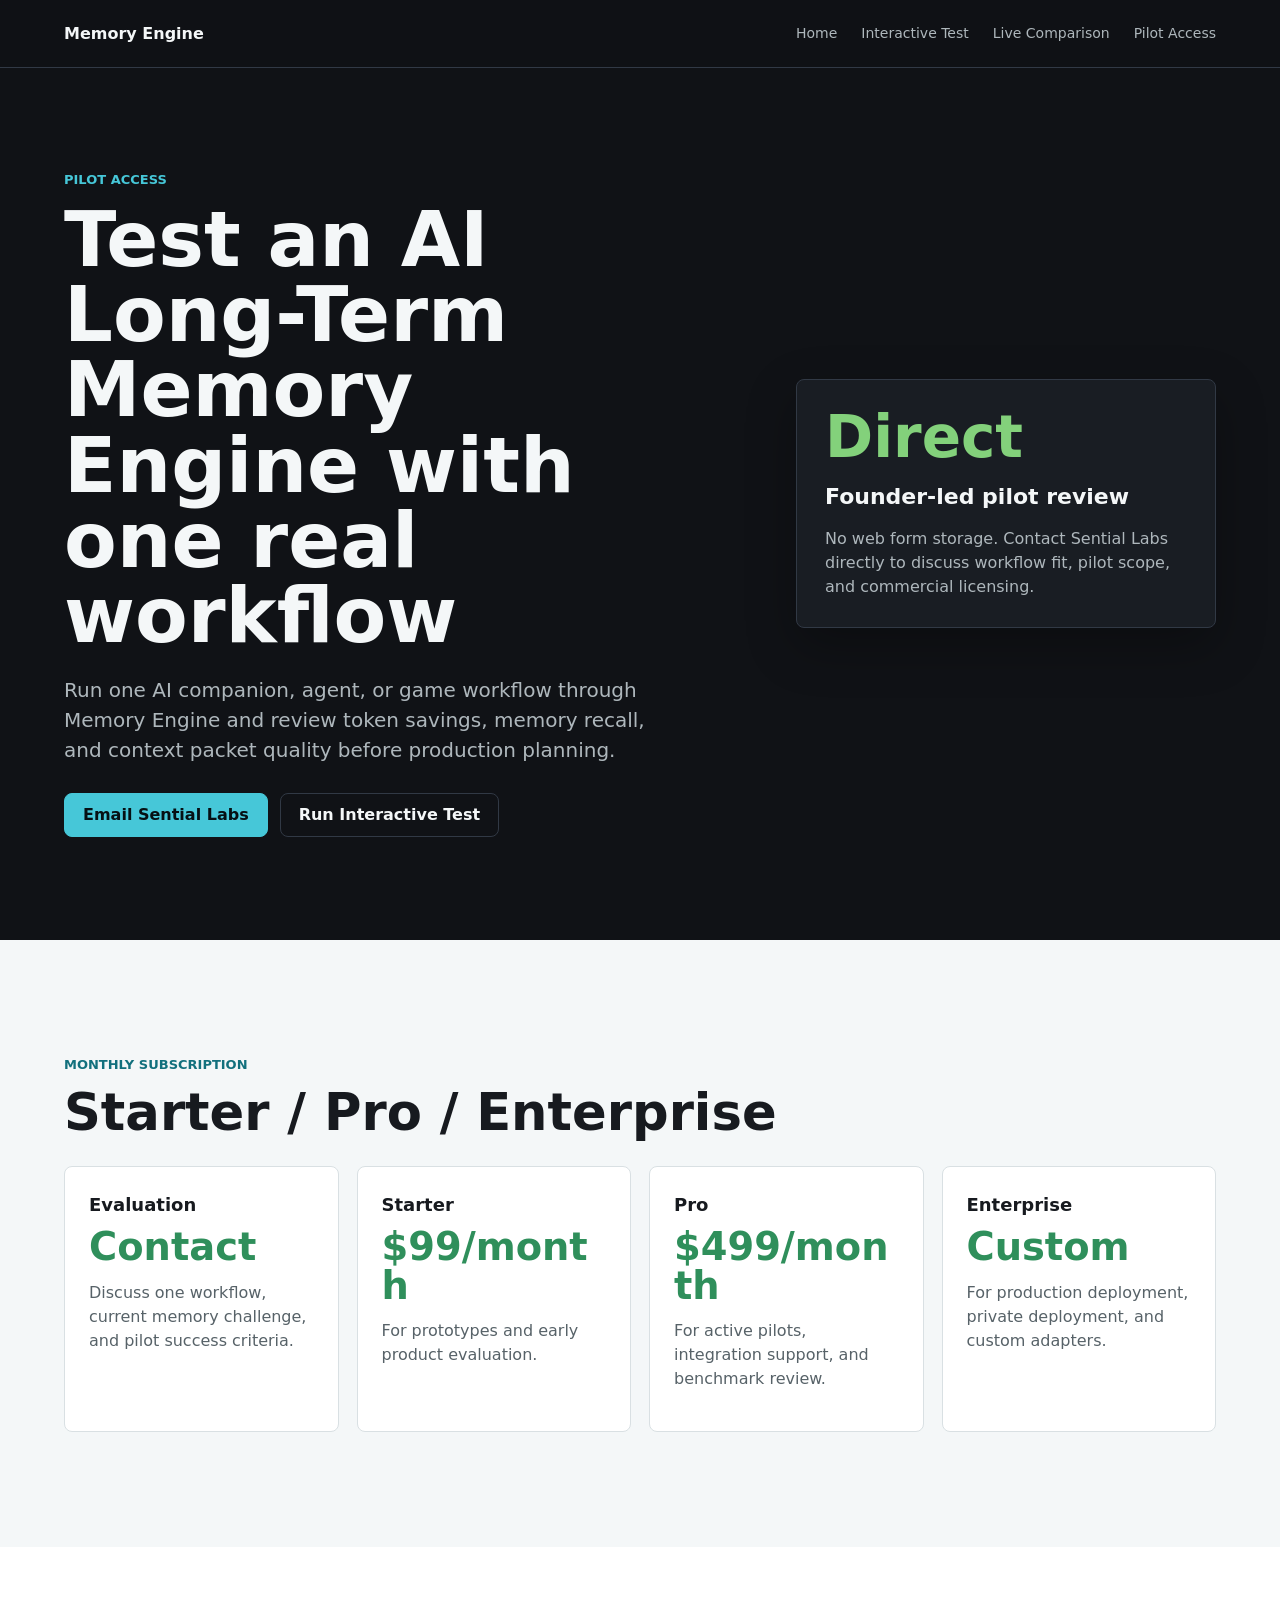
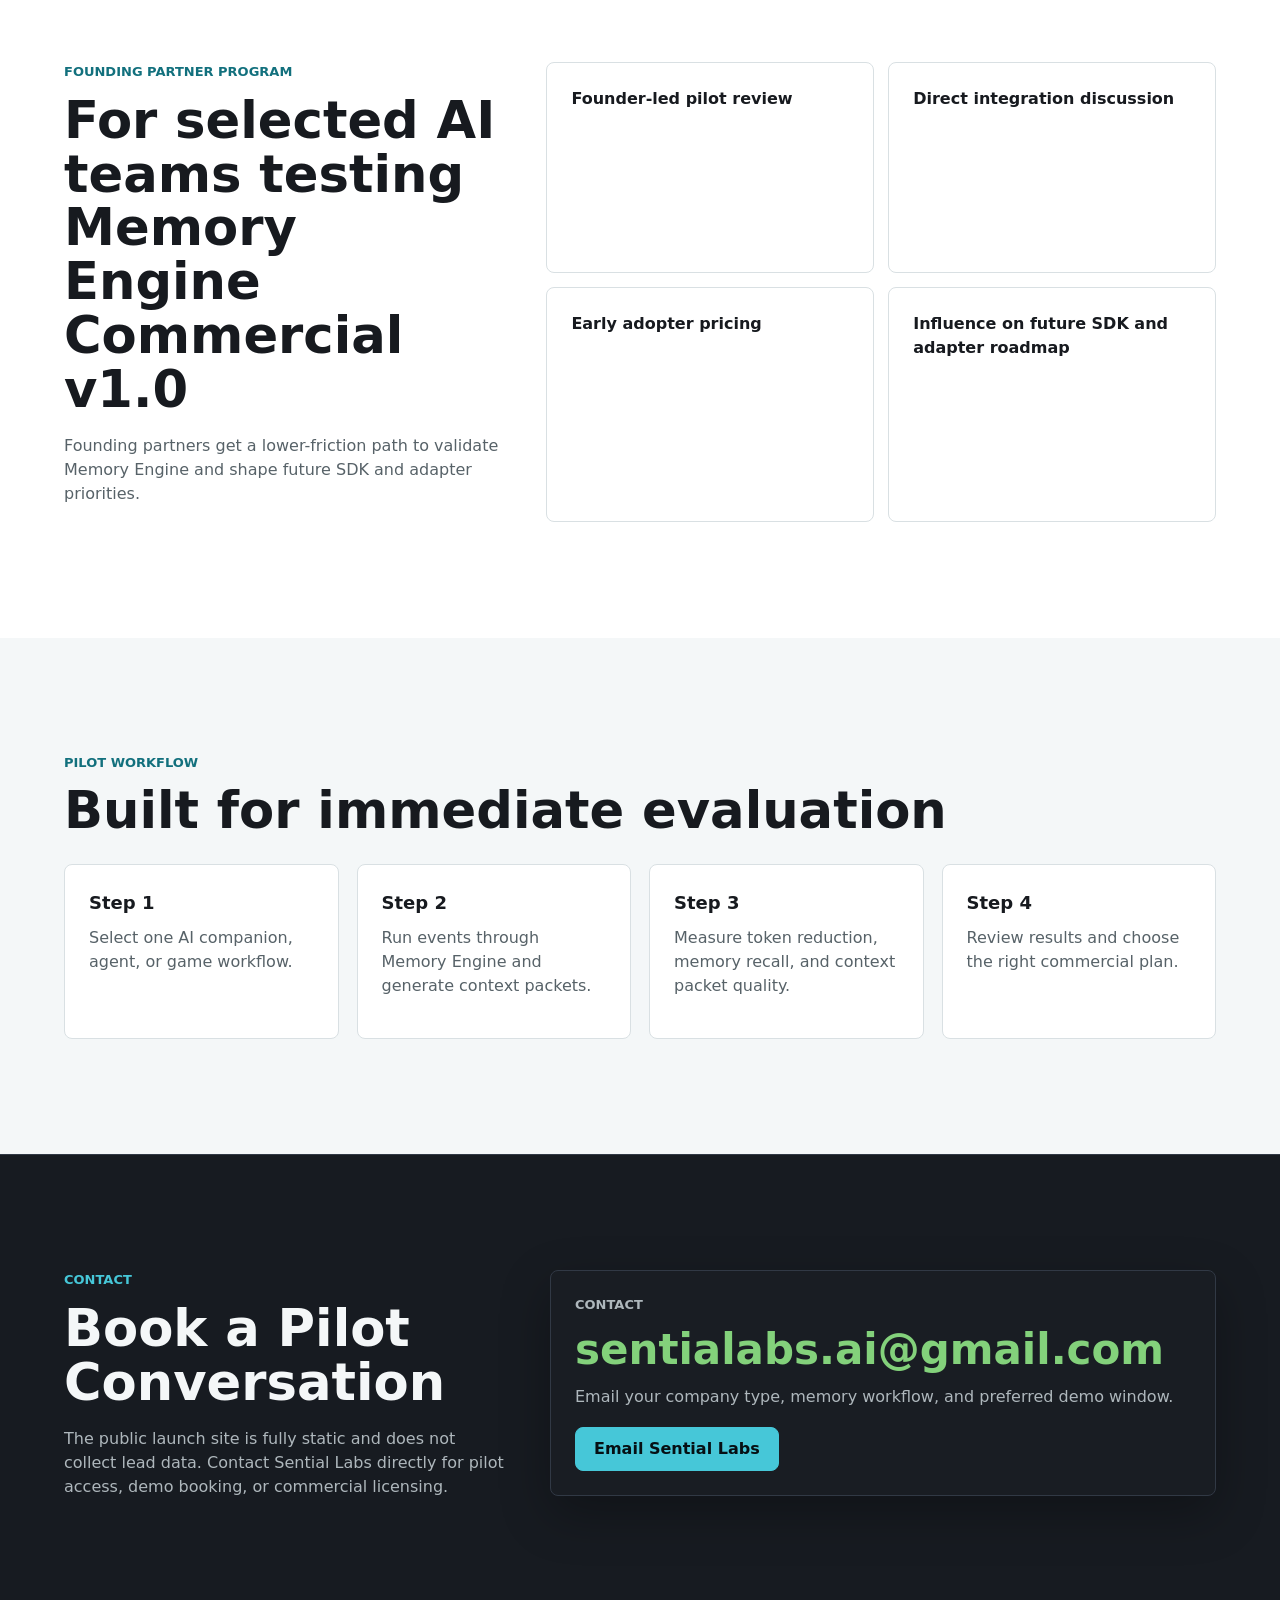
==== early-access.html @ dd56bc12 "Initial website upload" ====
<!doctype html>
<html lang="en">
  <head>
    <meta charset="utf-8">
    <meta name="viewport" content="width=device-width, initial-scale=1">
    <title>Pilot Access | Memory Engine Commercial v1.0</title>
    <link rel="stylesheet" href="styles.css">
  </head>
  <body>
    <header class="topbar">
      <a class="brand" href="index.html">Memory Engine</a>
      <nav aria-label="Primary">
        <a href="index.html">Home</a>
        <a href="interactive-demo.html">Interactive Test</a>
        <a href="live.html">Live Comparison</a>
        <a href="early-access.html" aria-current="page">Pilot Access</a>
      </nav>
    </header>

    <main>
      <section class="early-hero">
        <div>
          <p class="eyebrow">Pilot Access</p>
          <h1>Test an AI Long-Term Memory Engine with one real workflow</h1>
          <p class="lede">Run one AI companion, agent, or game workflow through Memory Engine and review token savings, memory recall, and context packet quality before production planning.</p>
          <div class="hero-actions">
            <a class="button primary" href="mailto:sentialabs.ai@gmail.com?subject=Memory%20Engine%20Pilot%20Access">Email Sential Labs</a>
            <a class="button secondary" href="interactive-demo.html">Run Interactive Test</a>
          </div>
        </div>
        <div class="pilot-card">
          <span>Direct</span>
          <strong>Founder-led pilot review</strong>
          <p>No web form storage. Contact Sential Labs directly to discuss workflow fit, pilot scope, and commercial licensing.</p>
        </div>
      </section>

      <section class="section pricing-section">
        <p class="eyebrow">Monthly subscription</p>
        <h2>Starter / Pro / Enterprise</h2>
        <div class="pricing-grid">
          <article>
            <h3>Evaluation</h3>
            <strong>Contact</strong>
            <p>Discuss one workflow, current memory challenge, and pilot success criteria.</p>
          </article>
          <article>
            <h3>Starter</h3>
            <strong>$99/month</strong>
            <p>For prototypes and early product evaluation.</p>
          </article>
          <article>
            <h3>Pro</h3>
            <strong>$499/month</strong>
            <p>For active pilots, integration support, and benchmark review.</p>
          </article>
          <article>
            <h3>Enterprise</h3>
            <strong>Custom</strong>
            <p>For production deployment, private deployment, and custom adapters.</p>
          </article>
        </div>
      </section>

      <section class="section founding-section">
        <div>
          <p class="eyebrow">Founding Partner Program</p>
          <h2>For selected AI teams testing Memory Engine Commercial v1.0</h2>
          <p>Founding partners get a lower-friction path to validate Memory Engine and shape future SDK and adapter priorities.</p>
        </div>
        <div class="founding-list">
          <article>Founder-led pilot review</article>
          <article>Direct integration discussion</article>
          <article>Early adopter pricing</article>
          <article>Influence on future SDK and adapter roadmap</article>
        </div>
      </section>

      <section class="section pilot-program">
        <p class="eyebrow">Pilot workflow</p>
        <h2>Built for immediate evaluation</h2>
        <div class="advantage-grid">
          <article>
            <h3>Step 1</h3>
            <p>Select one AI companion, agent, or game workflow.</p>
          </article>
          <article>
            <h3>Step 2</h3>
            <p>Run events through Memory Engine and generate context packets.</p>
          </article>
          <article>
            <h3>Step 3</h3>
            <p>Measure token reduction, memory recall, and context packet quality.</p>
          </article>
          <article>
            <h3>Step 4</h3>
            <p>Review results and choose the right commercial plan.</p>
          </article>
        </div>
      </section>

      <section class="section contact" id="signup">
        <div>
          <p class="eyebrow">Contact</p>
          <h2>Book a Pilot Conversation</h2>
          <p>The public launch site is fully static and does not collect lead data. Contact Sential Labs directly for pilot access, demo booking, or commercial licensing.</p>
        </div>
        <div class="contact-card">
          <span>Contact</span>
          <strong>sentialabs.ai@gmail.com</strong>
          <p>Email your company type, memory workflow, and preferred demo window.</p>
          <a class="button primary" href="mailto:sentialabs.ai@gmail.com?subject=Memory%20Engine%20Pilot%20Demo">Email Sential Labs</a>
        </div>
      </section>
    </main>
  </body>
</html>
---- styles.css ----
:root {
  color-scheme: dark;
  --bg: #101216;
  --surface: #191d23;
  --surface-2: #222832;
  --text: #f4f7f8;
  --muted: #aeb7bc;
  --line: #313945;
  --cyan: #46c7d8;
  --green: #83d17b;
  --amber: #d8a84a;
  --danger: #d16e5e;
  --shadow: 0 18px 50px rgba(0, 0, 0, 0.28);
}

* {
  box-sizing: border-box;
}

html {
  scroll-behavior: smooth;
}

body {
  margin: 0;
  background: var(--bg);
  color: var(--text);
  font-family: Inter, ui-sans-serif, system-ui, -apple-system, BlinkMacSystemFont, "Segoe UI", sans-serif;
  line-height: 1.5;
}

a {
  color: inherit;
  text-decoration: none;
}

.topbar {
  align-items: center;
  background: rgba(16, 18, 22, 0.9);
  border-bottom: 1px solid var(--line);
  display: flex;
  height: 68px;
  justify-content: space-between;
  padding: 0 clamp(20px, 5vw, 64px);
  position: sticky;
  top: 0;
  z-index: 10;
  backdrop-filter: blur(18px);
}

.brand {
  font-weight: 760;
}

nav {
  display: flex;
  flex-wrap: wrap;
  gap: 24px;
  justify-content: flex-end;
}

nav a {
  color: var(--muted);
  font-size: 14px;
}

.hero {
  display: grid;
  grid-template-columns: minmax(0, 0.85fr) minmax(360px, 1.15fr);
  gap: clamp(28px, 5vw, 72px);
  min-height: calc(100vh - 68px);
  padding: clamp(48px, 8vw, 104px) clamp(20px, 5vw, 64px) 56px;
  align-items: center;
}

.hero-copy {
  max-width: 650px;
}

.eyebrow {
  color: var(--cyan);
  font-size: 13px;
  font-weight: 760;
  letter-spacing: 0;
  margin: 0 0 12px;
  text-transform: uppercase;
}

h1,
h2,
h3,
p {
  margin-top: 0;
}

h1 {
  font-size: clamp(46px, 6vw, 84px);
  line-height: 0.98;
  margin-bottom: 22px;
}

h2 {
  font-size: clamp(30px, 4vw, 52px);
  line-height: 1.05;
  margin-bottom: 18px;
}

h3 {
  font-size: 18px;
  margin-bottom: 10px;
}

.lede {
  color: var(--muted);
  font-size: 20px;
  max-width: 620px;
}

.hero-actions {
  display: flex;
  flex-wrap: wrap;
  gap: 12px;
  margin-top: 28px;
}

.button,
form button,
.tab,
.step-button {
  align-items: center;
  border-radius: 8px;
  border: 1px solid var(--line);
  cursor: pointer;
  display: inline-flex;
  font: inherit;
  font-weight: 720;
  min-height: 44px;
  padding: 0 18px;
}

.primary,
form button {
  background: var(--cyan);
  border-color: var(--cyan);
  color: #061014;
}

.secondary,
.tab,
.step-button {
  background: transparent;
  color: var(--text);
}

.hero-image {
  border: 1px solid var(--line);
  border-radius: 8px;
  box-shadow: var(--shadow);
  display: block;
  height: auto;
  width: 100%;
}

.metrics {
  border-bottom: 1px solid var(--line);
  border-top: 1px solid var(--line);
  display: grid;
  grid-template-columns: repeat(4, 1fr);
  margin: 0 clamp(20px, 5vw, 64px);
}

.metrics div {
  border-right: 1px solid var(--line);
  padding: 26px;
}

.metrics div:last-child {
  border-right: 0;
}

.metrics span,
.report-grid span {
  color: var(--green);
  display: block;
  font-size: clamp(22px, 3vw, 36px);
  font-weight: 800;
  line-height: 1;
  overflow-wrap: anywhere;
}

.metrics p,
.report-grid p,
.bar-row span {
  color: var(--muted);
  margin: 8px 0 0;
}

.section {
  padding: clamp(64px, 9vw, 116px) clamp(20px, 5vw, 64px);
}

.split {
  display: grid;
  gap: 42px;
  grid-template-columns: minmax(280px, 0.7fr) minmax(0, 1.3fr);
}

.split > div:first-child p:not(.eyebrow),
.workflow-section > div:first-child p:not(.eyebrow),
.benchmarks > div:first-child p:not(.eyebrow),
.contact > div:first-child p:not(.eyebrow) {
  color: var(--muted);
  max-width: 640px;
}

.controls {
  display: flex;
  flex-wrap: wrap;
  gap: 10px;
  margin-top: 24px;
}

.tab.active {
  background: var(--surface-2);
  border-color: var(--cyan);
  color: var(--cyan);
}

.workflow-section {
  display: grid;
  gap: 42px;
  grid-template-columns: minmax(280px, 0.66fr) minmax(0, 1.34fr);
}

.workflow-shell {
  background: var(--surface);
  border: 1px solid var(--line);
  border-radius: 8px;
  box-shadow: var(--shadow);
  display: grid;
  gap: 18px;
  padding: 24px;
}

.workflow-actions {
  display: grid;
  gap: 10px;
  grid-template-columns: repeat(3, 1fr);
}

.step-button {
  justify-content: center;
  min-width: 0;
}

.step-button.active {
  background: var(--cyan);
  border-color: var(--cyan);
  color: #061014;
}

.workflow-grid {
  display: grid;
  gap: 18px;
  grid-template-columns: minmax(0, 0.9fr) minmax(0, 1.1fr);
}

.workflow-card {
  background: rgba(255, 255, 255, 0.04);
  border: 1px solid var(--line);
  border-radius: 8px;
  min-height: 260px;
  padding: 22px;
}

.workflow-card p:not(.eyebrow) {
  color: var(--muted);
}

.engine-card {
  border-color: rgba(70, 199, 216, 0.55);
}

.workflow-card ul {
  display: grid;
  gap: 10px;
  list-style: none;
  margin: 18px 0 0;
  padding: 0;
}

.workflow-card li {
  background: #0d1014;
  border: 1px solid var(--line);
  border-radius: 8px;
  color: var(--muted);
  padding: 10px 12px;
}

.workflow-results {
  display: grid;
  gap: 12px;
  grid-template-columns: repeat(2, minmax(0, 1fr));
}

.workflow-results div {
  background: #0d1014;
  border: 1px solid var(--line);
  border-radius: 8px;
  min-height: 96px;
  padding: 18px;
}

.workflow-results span {
  color: var(--muted);
  display: block;
  margin-bottom: 8px;
}

.workflow-results strong {
  color: var(--green);
  display: block;
  font-size: clamp(21px, 3vw, 34px);
  line-height: 1.1;
}

.architecture-showcase {
  background: #f4f7f8;
  color: #171a1f;
}

.architecture-showcase .eyebrow {
  color: #12707d;
}

.architecture-showcase p:not(.eyebrow) {
  color: #576268;
  max-width: 820px;
}

.architecture-flow {
  align-items: center;
  display: grid;
  gap: 12px;
  grid-template-columns: repeat(6, minmax(120px, 1fr));
  margin-top: 34px;
  overflow: hidden;
}

.arch-node {
  align-items: center;
  background: #ffffff;
  border: 1px solid #d9e0e3;
  border-radius: 8px;
  color: #171a1f;
  display: flex;
  font-weight: 760;
  justify-content: center;
  min-height: 92px;
  padding: 16px;
  position: relative;
}

.arch-node::after {
  animation: nodePulse 3.6s ease-in-out infinite;
  border: 2px solid rgba(18, 112, 125, 0.45);
  border-radius: 8px;
  content: "";
  inset: -1px;
  opacity: 0;
  position: absolute;
}

.arch-node:nth-of-type(3)::after {
  animation-delay: 0.6s;
}

.arch-node:nth-of-type(5)::after {
  animation-delay: 1.2s;
}

.arch-node:nth-of-type(7)::after {
  animation-delay: 1.8s;
}

.arch-node:nth-of-type(9)::after {
  animation-delay: 2.4s;
}

.arch-node:nth-of-type(11)::after {
  animation-delay: 3s;
}

.arch-link {
  display: none;
}

.architecture-flow {
  counter-reset: arch;
}

.arch-node + .arch-link + .arch-node::before {
  color: #12707d;
  content: "->";
  font-size: 22px;
  font-weight: 800;
  left: -22px;
  position: absolute;
}

@keyframes nodePulse {
  0%,
  68%,
  100% {
    opacity: 0;
    transform: scale(1);
  }
  18% {
    opacity: 1;
    transform: scale(1.04);
  }
}

.comparison {
  display: grid;
  gap: 18px;
  grid-template-columns: repeat(2, minmax(0, 1fr));
}

.panel,
.advantage-grid article,
.report-grid article {
  background: var(--surface);
  border: 1px solid var(--line);
  border-radius: 8px;
  box-shadow: var(--shadow);
}

.panel {
  min-height: 440px;
  padding: 24px;
}

.panel p {
  color: var(--muted);
}

.panel ul {
  display: grid;
  gap: 12px;
  list-style: none;
  margin: 22px 0 0;
  padding: 0;
}

.panel li {
  background: rgba(255, 255, 255, 0.04);
  border: 1px solid var(--line);
  border-radius: 8px;
  color: var(--muted);
  padding: 12px;
}

.bar-row {
  align-items: center;
  display: flex;
  justify-content: space-between;
  gap: 12px;
  margin-top: 24px;
}

.meter {
  background: #0b0d10;
  border-radius: 999px;
  height: 12px;
  margin-top: 10px;
  overflow: hidden;
}

.meter span {
  display: block;
  height: 100%;
  transition: width 220ms ease;
}

.standard .meter span {
  background: var(--danger);
}

.engine .meter span {
  background: var(--green);
}

.advantages {
  background: #f4f7f8;
  color: #171a1f;
}

.advantages .eyebrow {
  color: #12707d;
}

.advantage-grid {
  display: grid;
  gap: 18px;
  grid-template-columns: repeat(4, minmax(0, 1fr));
  margin-top: 26px;
}

.advantage-grid article {
  background: #ffffff;
  border-color: #d9e0e3;
  box-shadow: none;
  padding: 24px;
}

.advantage-grid p {
  color: #576268;
}

.benchmarks {
  display: grid;
  gap: 38px;
  grid-template-columns: minmax(280px, 0.8fr) minmax(0, 1.2fr);
}

.report-grid {
  display: grid;
  gap: 18px;
  grid-template-columns: repeat(2, minmax(0, 1fr));
}

.report-grid article {
  min-height: 150px;
  padding: 24px;
}

.report-grid span {
  overflow-wrap: anywhere;
}

.contact {
  align-items: start;
  background: #171b21;
  border-top: 1px solid var(--line);
  display: grid;
  gap: 42px;
  grid-template-columns: minmax(280px, 0.8fr) minmax(0, 1.2fr);
}

.live-hero {
  align-items: end;
  display: grid;
  gap: 28px;
  grid-template-columns: minmax(0, 1fr) auto;
  padding: clamp(56px, 8vw, 96px) clamp(20px, 5vw, 64px) 32px;
}

.live-controls {
  display: flex;
  flex-wrap: wrap;
  gap: 10px;
  justify-content: flex-end;
}

.live-board {
  display: grid;
  gap: 18px;
  grid-template-columns: repeat(2, minmax(0, 1fr));
  padding: 0 clamp(20px, 5vw, 64px) clamp(56px, 8vw, 96px);
}

.live-column {
  background: var(--surface);
  border: 1px solid var(--line);
  border-radius: 8px;
  box-shadow: var(--shadow);
  display: grid;
  gap: 18px;
  min-height: 620px;
  padding: 28px;
}

.column-header {
  border-bottom: 1px solid var(--line);
  padding-bottom: 18px;
}

.live-stat {
  align-items: center;
  background: rgba(255, 255, 255, 0.04);
  border: 1px solid var(--line);
  border-radius: 8px;
  display: flex;
  justify-content: space-between;
  gap: 16px;
  min-height: 72px;
  padding: 16px;
}

.live-stat span {
  color: var(--muted);
}

.live-stat strong {
  color: var(--text);
  font-size: clamp(20px, 3vw, 34px);
  line-height: 1;
  text-align: right;
}

.live-meter {
  background: #0b0d10;
  border-radius: 999px;
  height: 16px;
  overflow: hidden;
}

.live-meter span {
  display: block;
  height: 100%;
  transition: width 220ms ease;
}

.live-column.standard .live-meter span {
  background: var(--danger);
}

.live-column.engine .live-meter span {
  background: var(--green);
}

.live-column ul {
  display: grid;
  gap: 12px;
  list-style: none;
  margin: 0;
  padding: 0;
}

.live-column li {
  border-left: 3px solid var(--line);
  color: var(--muted);
  padding: 4px 0 4px 12px;
}

.public-note {
  background: #f4f7f8;
  color: #171a1f;
}

.public-note .eyebrow {
  color: #12707d;
}

.public-note p:not(.eyebrow) {
  color: #576268;
  max-width: 860px;
}

.early-hero {
  align-items: center;
  display: grid;
  gap: clamp(28px, 5vw, 72px);
  grid-template-columns: minmax(0, 1fr) minmax(280px, 420px);
  min-height: calc(100vh - 68px);
  padding: clamp(56px, 8vw, 104px) clamp(20px, 5vw, 64px);
}

.pilot-card {
  background: var(--surface);
  border: 1px solid var(--line);
  border-radius: 8px;
  box-shadow: var(--shadow);
  padding: 28px;
}

.pilot-card span {
  color: var(--green);
  display: block;
  font-size: clamp(34px, 5vw, 58px);
  font-weight: 800;
  line-height: 1;
  margin-bottom: 14px;
}

.pilot-card strong {
  display: block;
  font-size: 22px;
  margin-bottom: 14px;
}

.pilot-card p {
  color: var(--muted);
  margin-bottom: 0;
}

.pilot-program {
  background: #f4f7f8;
  color: #171a1f;
}

.pilot-program .eyebrow {
  color: #12707d;
}

.pricing-section {
  background: #f4f7f8;
  color: #171a1f;
}

.pricing-section .eyebrow,
.founding-section .eyebrow {
  color: #12707d;
}

.pricing-grid {
  display: grid;
  gap: 18px;
  grid-template-columns: repeat(4, minmax(0, 1fr));
  margin-top: 26px;
}

.pricing-grid article,
.founding-list article {
  background: #ffffff;
  border: 1px solid #d9e0e3;
  border-radius: 8px;
  padding: 24px;
}

.pricing-grid strong {
  color: #2f8f5b;
  display: block;
  font-size: clamp(25px, 3vw, 40px);
  line-height: 1;
  margin-bottom: 14px;
  overflow-wrap: anywhere;
}

.pricing-grid p,
.founding-section p:not(.eyebrow) {
  color: #576268;
}

.founding-section {
  background: #ffffff;
  color: #171a1f;
  display: grid;
  gap: 36px;
  grid-template-columns: minmax(280px, 0.8fr) minmax(0, 1.2fr);
}

.founding-list {
  display: grid;
  gap: 14px;
  grid-template-columns: repeat(2, minmax(0, 1fr));
}

.founding-list article {
  color: #171a1f;
  font-weight: 760;
}

form {
  background: var(--surface);
  border: 1px solid var(--line);
  border-radius: 8px;
  display: grid;
  gap: 16px;
  padding: 24px;
}

.contact-card {
  background: var(--surface);
  border: 1px solid var(--line);
  border-radius: 8px;
  box-shadow: var(--shadow);
  display: grid;
  gap: 14px;
  padding: 24px;
}

.contact-card span {
  color: var(--muted);
  font-size: 13px;
  font-weight: 760;
  text-transform: uppercase;
}

.contact-card strong {
  color: var(--green);
  display: block;
  font-size: clamp(24px, 4vw, 42px);
  line-height: 1;
  overflow-wrap: anywhere;
}

.contact-card p {
  color: var(--muted);
  margin-bottom: 4px;
}

.contact-card .button {
  justify-content: center;
  width: fit-content;
}

.form-link {
  justify-content: center;
}

label {
  color: var(--muted);
  display: grid;
  gap: 8px;
  font-size: 14px;
}

.form-note {
  color: var(--muted);
  font-size: 14px;
  margin-bottom: 0;
}

input,
select,
textarea {
  background: #0d1014;
  border: 1px solid var(--line);
  border-radius: 8px;
  color: var(--text);
  font: inherit;
  min-height: 44px;
  padding: 10px 12px;
  width: 100%;
}

textarea {
  min-height: 112px;
  resize: vertical;
}

@media (max-width: 980px) {
  .hero,
  .split,
  .workflow-section,
  .benchmarks,
  .contact,
  .live-hero,
  .live-board,
  .early-hero {
    grid-template-columns: 1fr;
  }

  .hero {
    min-height: auto;
  }

  .metrics,
  .advantage-grid,
  .pricing-grid,
  .founding-section {
    grid-template-columns: repeat(2, 1fr);
  }

  .live-controls {
    justify-content: flex-start;
  }

  .architecture-flow,
  .workflow-grid,
  .workflow-results {
    grid-template-columns: 1fr;
  }

  .arch-node + .arch-link + .arch-node::before {
    content: "";
  }
}

@media (max-width: 640px) {
  .topbar {
    align-items: flex-start;
    flex-direction: column;
    height: auto;
    gap: 10px;
    padding-bottom: 14px;
    padding-top: 14px;
  }

  nav {
    gap: 14px;
  }

  .comparison,
  .metrics,
  .advantage-grid,
  .pricing-grid,
  .founding-section,
  .founding-list,
  .report-grid,
  .live-board,
  .workflow-actions {
    grid-template-columns: 1fr;
  }

  .live-stat {
    align-items: flex-start;
    flex-direction: column;
  }

  .live-stat strong {
    text-align: left;
  }

  .metrics div {
    border-bottom: 1px solid var(--line);
    border-right: 0;
  }

  .metrics div:last-child {
    border-bottom: 0;
  }
}
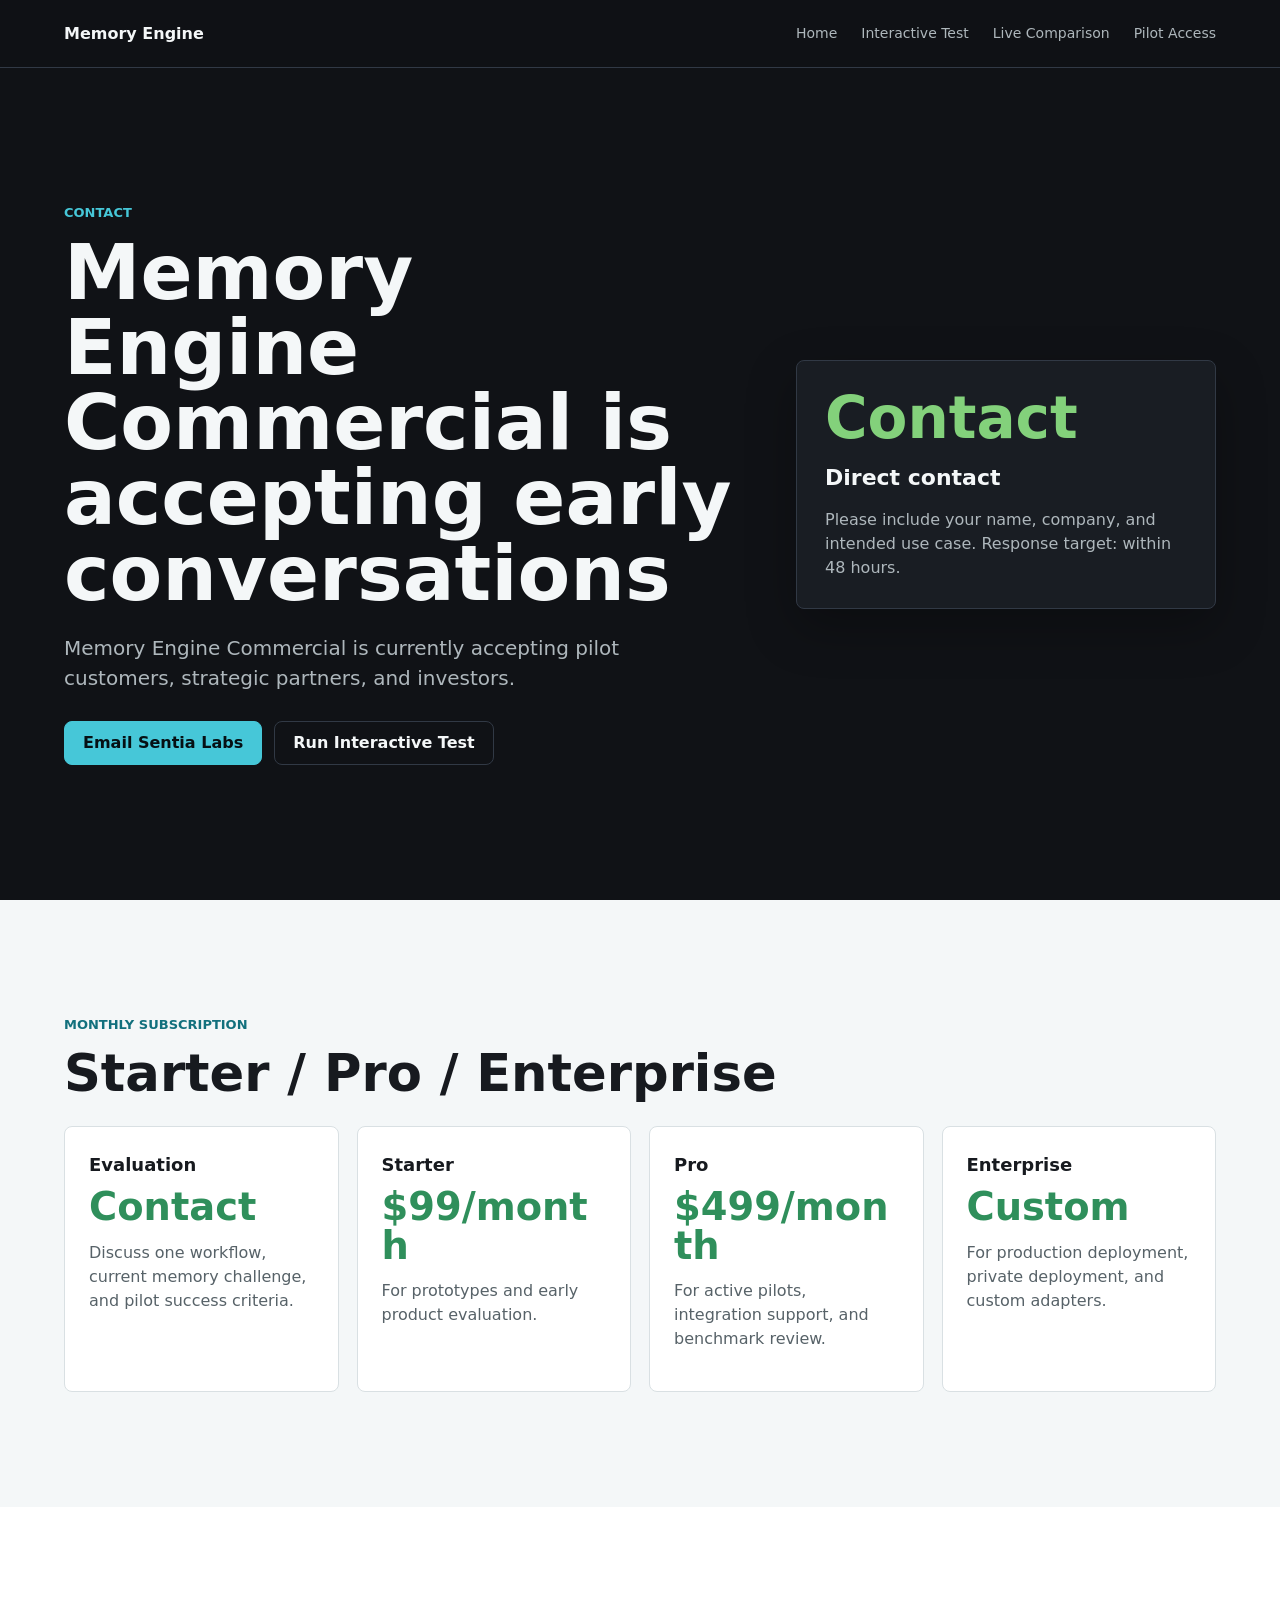
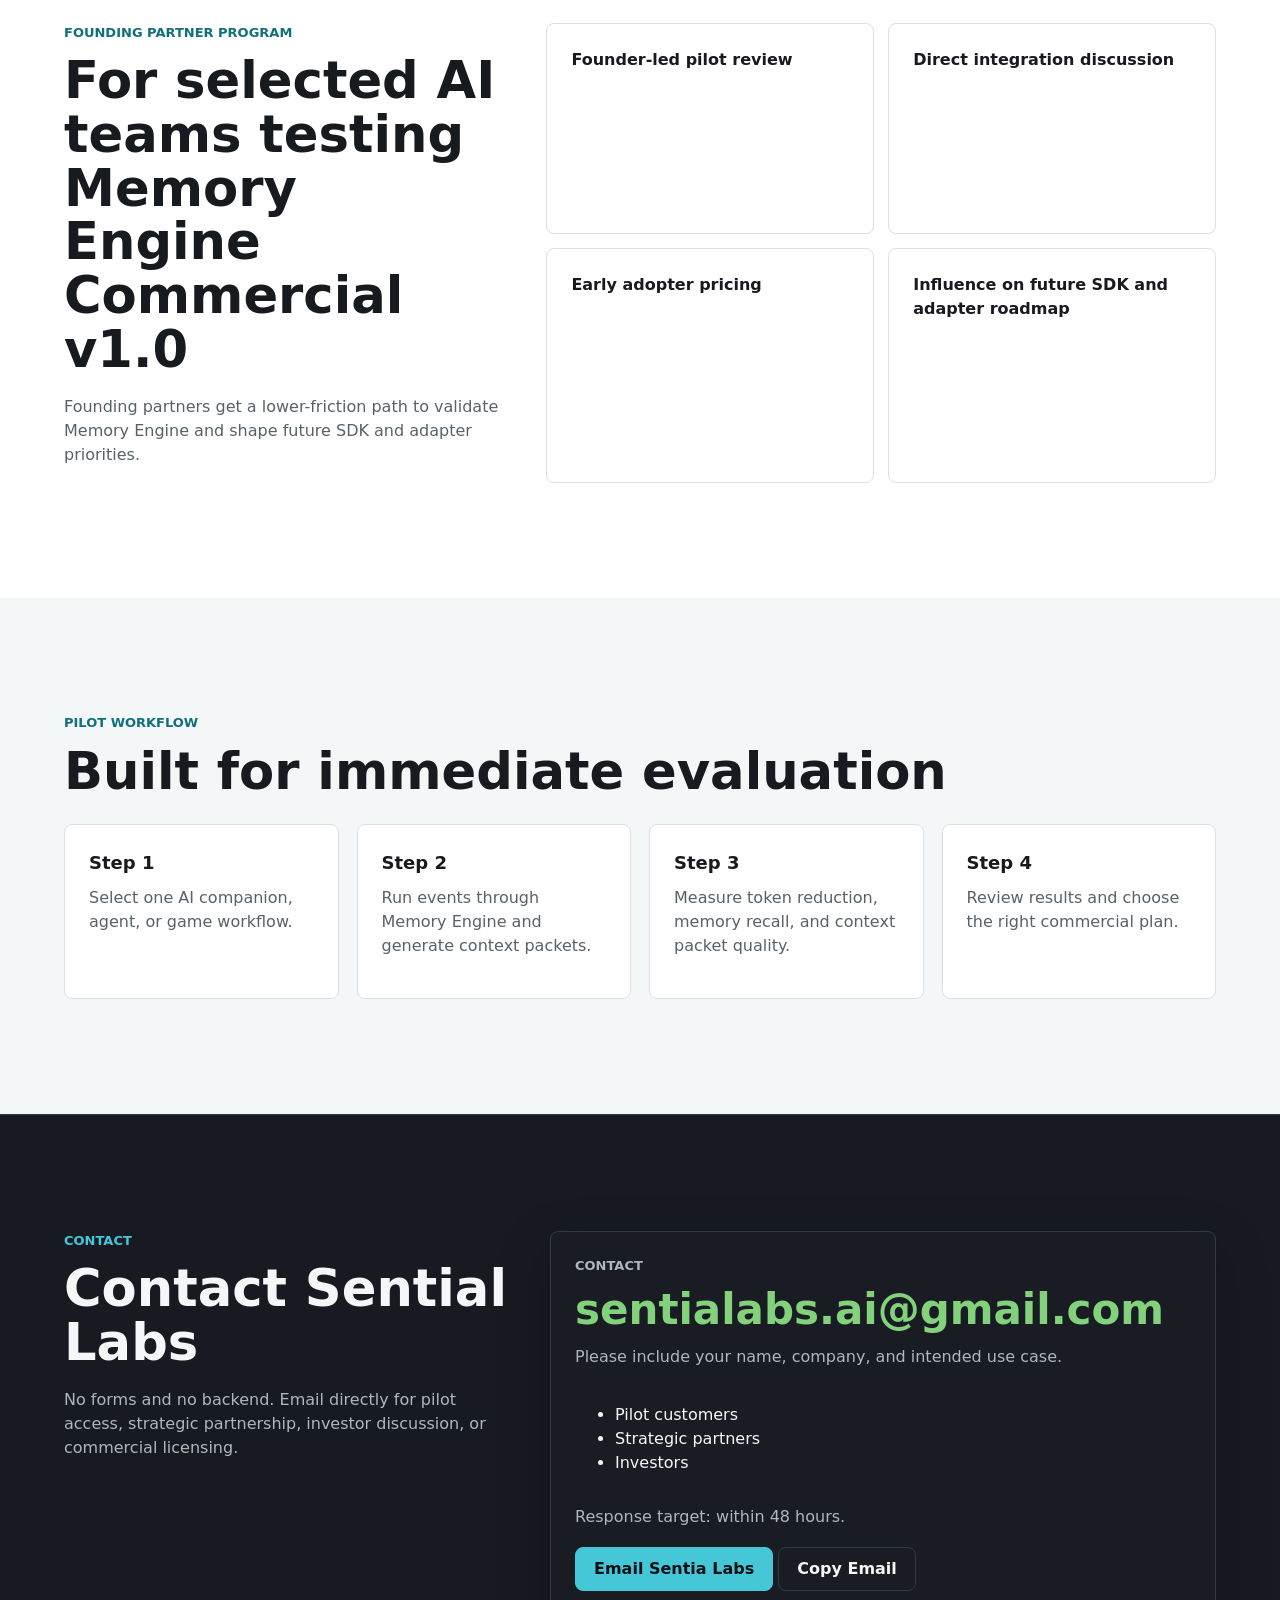
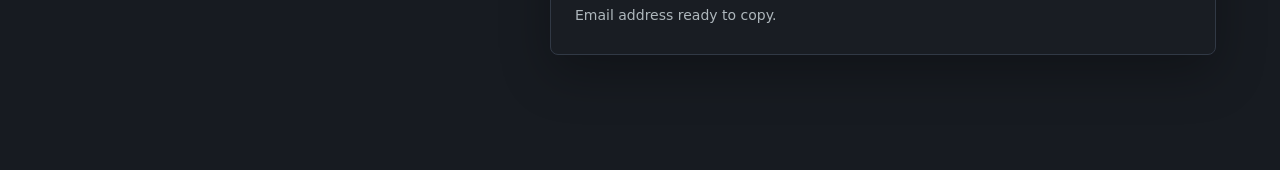
==== commit 86f5a9a0: "Add files via upload" ====
--- a/early-access.html
+++ b/early-access.html
@@ -20,18 +20,18 @@
     <main>
       <section class="early-hero">
         <div>
-          <p class="eyebrow">Pilot Access</p>
-          <h1>Test an AI Long-Term Memory Engine with one real workflow</h1>
-          <p class="lede">Run one AI companion, agent, or game workflow through Memory Engine and review token savings, memory recall, and context packet quality before production planning.</p>
+          <p class="eyebrow">Contact</p>
+          <h1>Memory Engine Commercial is accepting early conversations</h1>
+          <p class="lede">Memory Engine Commercial is currently accepting pilot customers, strategic partners, and investors.</p>
           <div class="hero-actions">
-            <a class="button primary" href="mailto:sentialabs.ai@gmail.com?subject=Memory%20Engine%20Pilot%20Access">Email Sential Labs</a>
+            <a class="button primary" href="mailto:sentialabs.ai@gmail.com?subject=Memory%20Engine%20Pilot%20Access">Email Sentia Labs</a>
             <a class="button secondary" href="interactive-demo.html">Run Interactive Test</a>
           </div>
         </div>
         <div class="pilot-card">
-          <span>Direct</span>
-          <strong>Founder-led pilot review</strong>
-          <p>No web form storage. Contact Sential Labs directly to discuss workflow fit, pilot scope, and commercial licensing.</p>
+          <span>Contact</span>
+          <strong>Direct contact</strong>
+          <p>Please include your name, company, and intended use case. Response target: within 48 hours.</p>
         </div>
       </section>
 
@@ -102,16 +102,27 @@
       <section class="section contact" id="signup">
         <div>
           <p class="eyebrow">Contact</p>
-          <h2>Book a Pilot Conversation</h2>
-          <p>The public launch site is fully static and does not collect lead data. Contact Sential Labs directly for pilot access, demo booking, or commercial licensing.</p>
+          <h2>Contact Sential Labs</h2>
+          <p>No forms and no backend. Email directly for pilot access, strategic partnership, investor discussion, or commercial licensing.</p>
         </div>
         <div class="contact-card">
           <span>Contact</span>
           <strong>sentialabs.ai@gmail.com</strong>
-          <p>Email your company type, memory workflow, and preferred demo window.</p>
-          <a class="button primary" href="mailto:sentialabs.ai@gmail.com?subject=Memory%20Engine%20Pilot%20Demo">Email Sential Labs</a>
+          <p>Please include your name, company, and intended use case.</p>
+          <ul class="contact-list">
+            <li>Pilot customers</li>
+            <li>Strategic partners</li>
+            <li>Investors</li>
+          </ul>
+          <p>Response target: within 48 hours.</p>
+          <div class="contact-actions">
+            <a class="button primary" href="mailto:sentialabs.ai@gmail.com?subject=Memory%20Engine%20Commercial%20Inquiry">Email Sentia Labs</a>
+            <button class="button secondary copy-email-button" type="button" data-copy-email="sentialabs.ai@gmail.com">Copy Email</button>
+          </div>
+          <p class="form-note" data-copy-status>Email address ready to copy.</p>
         </div>
       </section>
     </main>
+    <script src="contact.js"></script>
   </body>
 </html>
